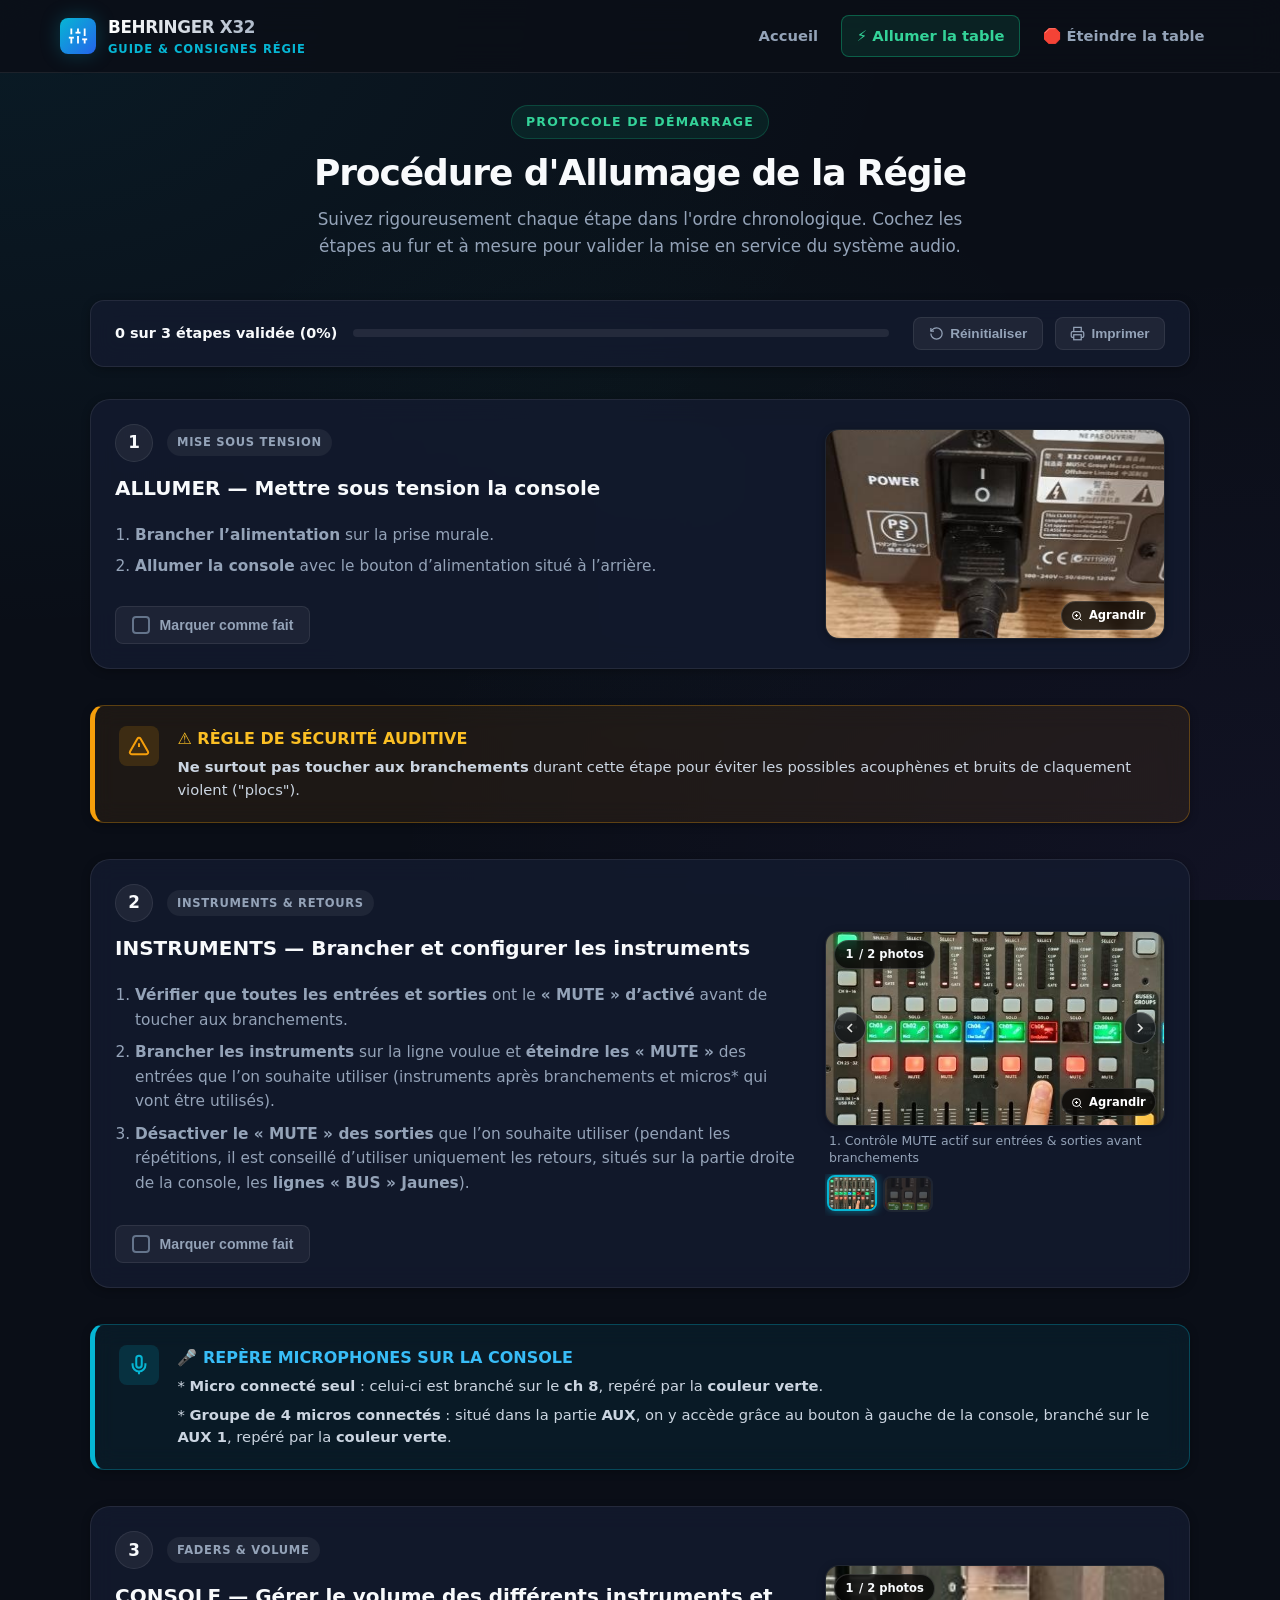
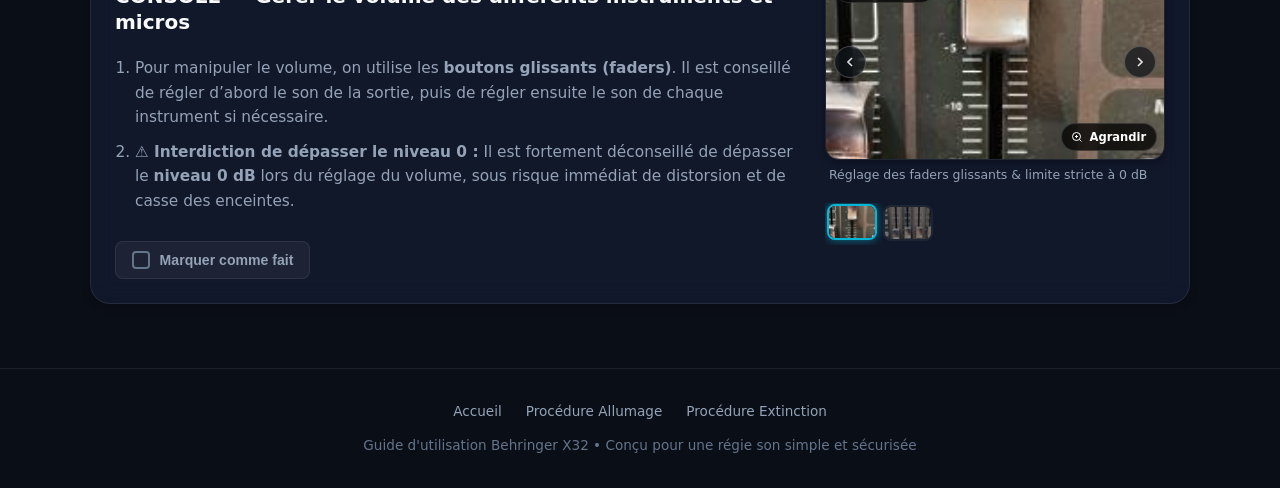
==== allumer.html @ fb552df8 "first commit" ====
<!DOCTYPE html>
<html lang="fr">
<head>
  <meta charset="UTF-8">
  <meta name="viewport" content="width=device-width, initial-scale=1.0">
  <title>Procédure d'Allumage — Behringer X32</title>
  <meta name="description" content="Procédure pas-à-pas pour allumer la console de son Behringer X32 et brancher les instruments en toute sécurité.">
  <link rel="stylesheet" href="css/style.css">
</head>
<body>

  <!-- ==================================================================== -->
  <!-- BARRE DE NAVIGATION                                                  -->
  <!-- ==================================================================== -->
  <nav class="navbar">
    <div class="nav-container">
      <a href="index.html" class="brand">
        <div class="brand-icon">
          <svg width="20" height="20" viewBox="0 0 24 24" fill="none" stroke="currentColor" stroke-width="2.2">
            <line x1="4" y1="21" x2="4" y2="14"></line>
            <line x1="4" y1="10" x2="4" y2="3"></line>
            <line x1="12" y1="21" x2="12" y2="12"></line>
            <line x1="12" y1="8" x2="12" y2="3"></line>
            <line x1="20" y1="21" x2="20" y2="16"></line>
            <line x1="20" y1="12" x2="20" y2="3"></line>
            <line x1="1" y1="14" x2="7" y2="14"></line>
            <line x1="9" y1="8" x2="15" y2="8"></line>
            <line x1="17" y1="16" x2="23" y2="16"></line>
          </svg>
        </div>
        <div class="brand-title">
          <span class="main-name">BEHRINGER X32</span>
          <span class="sub-name">Guide & Consignes Régie</span>
        </div>
      </a>

      <ul class="nav-links">
        <li><a href="index.html" class="nav-link">Accueil</a></li>
        <li><a href="allumer.html" class="nav-link btn-start active">⚡ Allumer la table</a></li>
        <li><a href="eteindre.html" class="nav-link btn-stop">🛑 Éteindre la table</a></li>
      </ul>
    </div>
  </nav>

  <!-- ==================================================================== -->
  <!-- CONTENU PRINCIPAL                                                    -->
  <!-- ==================================================================== -->
  <main class="main-wrapper">
    
    <!-- En-tête de la page -->
    <header class="page-header">
      <div class="header-badge green">Protocole de Démarrage</div>
      <h1 class="page-title">Procédure d'Allumage de la Régie</h1>
      <p class="page-description">
        Suivez rigoureusement chaque étape dans l'ordre chronologique. Cochez les étapes au fur et à mesure pour valider la mise en service du système audio.
      </p>
    </header>

    <!-- Barre de progression interactive & actions -->
    <div class="checklist-toolbar">
      <div class="progress-info">
        <span class="progress-text" id="progress-text">0 sur 3 étapes validées (0%)</span>
        <div class="progress-bar-bg">
          <div class="progress-bar-fill" id="progress-bar-fill"></div>
        </div>
      </div>

      <div class="toolbar-actions">
        <button class="btn-action" id="btn-reset" title="Remettre la checklist à zéro">
          <svg width="15" height="15" viewBox="0 0 24 24" fill="none" stroke="currentColor" stroke-width="2"><path d="M3 12a9 9 0 1 0 9-9 9.75 9.75 0 0 0-6.74 2.74L3 8"></path><path d="M3 3v5h5"></path></svg>
          Réinitialiser
        </button>
        <button class="btn-action" id="btn-print" title="Imprimer ou enregistrer en PDF">
          <svg width="15" height="15" viewBox="0 0 24 24" fill="none" stroke="currentColor" stroke-width="2"><polyline points="6 9 6 2 18 2 18 9"></polyline><path d="M6 18H4a2 2 0 0 1-2-2v-5a2 2 0 0 1 2-2h16a2 2 0 0 1 2 2v5a2 2 0 0 1-2 2h-2"></path><rect x="6" y="14" width="12" height="8"></rect></svg>
          Imprimer
        </button>
      </div>
    </div>

    <!-- LISTE DES ÉTAPES -->
    <div class="steps-container">

      <!-- ============================================================== -->
      <!-- ÉTAPE 1 : ALLUMER (Mise sous tension de la console)           -->
      <!-- ============================================================== -->
      <article class="step-card">
        <div class="step-content">
          <div class="step-header">
            <div class="step-number">1</div>
            <span class="step-badge">Mise sous tension</span>
          </div>
          <h2 class="step-title">ALLUMER — Mettre sous tension la console</h2>
          <div class="step-description">
            <ol style="margin-left: 1.25rem; margin-top: 0.5rem;">
              <li style="margin-bottom: 0.4rem;"><strong>Brancher l’alimentation</strong> sur la prise murale.</li>
              <li style="margin-bottom: 0.4rem;"><strong>Allumer la console</strong> avec le bouton d’alimentation situé à l’arrière.</li>
            </ol>
          </div>
          
          <button class="step-check-btn" type="button">
            <span class="checkbox-custom">
              <svg viewBox="0 0 24 24" fill="none"><polyline points="20 6 9 17 4 12"></polyline></svg>
            </span>
            <span class="check-label">Marquer comme fait</span>
          </button>
        </div>

        <!-- Galerie d'images de l'Étape 1 (1 ou plusieurs photos) -->
        <div class="step-gallery" data-gallery>
          <img src="images/allumage-step1-alim.jpg" alt="1. Brancher l’alimentation sur la prise murale">
        </div>
      </article>

      <!-- ENCART DE SÉCURITÉ ÉTAPE 1 -->
      <div class="info-box warning">
        <div class="info-icon">
          <svg width="22" height="22" viewBox="0 0 24 24" fill="none" stroke="currentColor" stroke-width="2.2"><path d="m21.73 18-8-14a2 2 0 0 0-3.48 0l-8 14A2 2 0 0 0 4 21h16a2 2 0 0 0 1.73-3Z"></path><line x1="12" y1="9" x2="12" y2="13"></line><line x1="12" y1="17" x2="12.01" y2="17"></line></svg>
        </div>
        <div class="info-content">
          <div class="info-title">⚠️ RÈGLE DE SÉCURITÉ AUDITIVE</div>
          <div class="info-desc">
            <strong>Ne surtout pas toucher aux branchements</strong> durant cette étape pour éviter les possibles acouphènes et bruits de claquement violent ("plocs").
          </div>
        </div>
      </div>

      <!-- ============================================================== -->
      <!-- ÉTAPE 2 : INSTRUMENTS (Brancher et configurer)                 -->
      <!-- ============================================================== -->
      <article class="step-card">
        <div class="step-content">
          <div class="step-header">
            <div class="step-number">2</div>
            <span class="step-badge">Instruments &amp; Retours</span>
          </div>
          <h2 class="step-title">INSTRUMENTS — Brancher et configurer les instruments</h2>
          <div class="step-description">
            <ol style="margin-left: 1.25rem; margin-top: 0.5rem;">
              <li style="margin-bottom: 0.5rem;">
                <strong>Vérifier que toutes les entrées et sorties</strong> ont le <strong>« MUTE » d’activé</strong> avant de toucher aux branchements.
              </li>
              <li style="margin-bottom: 0.5rem;">
                <strong>Brancher les instruments</strong> sur la ligne voulue et <strong>éteindre les « MUTE »</strong> des entrées que l’on souhaite utiliser (instruments après branchements et micros* qui vont être utilisés).
              </li>
              <li style="margin-bottom: 0.5rem;">
                <strong>Désactiver le « MUTE » des sorties</strong> que l’on souhaite utiliser (pendant les répétitions, il est conseillé d’utiliser uniquement les retours, situés sur la partie droite de la console, les <strong>lignes « BUS » Jaunes</strong>).
              </li>
            </ol>
          </div>

          <button class="step-check-btn" type="button">
            <span class="checkbox-custom">
              <svg viewBox="0 0 24 24" fill="none"><polyline points="20 6 9 17 4 12"></polyline></svg>
            </span>
            <span class="check-label">Marquer comme fait</span>
          </button>
        </div>

        <!-- Galerie d'images de l'Étape 2 (1 ou plusieurs photos) -->
        <div class="step-gallery" data-gallery>
          <img src="images/allumage-step2-mutes.jpg" alt="1. Contrôle MUTE actif sur entrées & sorties avant branchements">
          <img src="images/allumage-step2-bus-jaunes.jpg" alt="2 & 3. Retours BUS Jaunes à droite, section AUX et canal vert micros">
        </div>
      </article>

      <!-- ENCART REPÈRE MICROPHONES -->
      <div class="info-box tip">
        <div class="info-icon">
          <svg width="22" height="22" viewBox="0 0 24 24" fill="none" stroke="currentColor" stroke-width="2.2"><path d="M12 2a3 3 0 0 0-3 3v7a3 3 0 0 0 6 0V5a3 3 0 0 0-3-3Z"></path><path d="M19 10v2a7 7 0 0 1-14 0v-2"></path><line x1="12" y1="19" x2="12" y2="22"></line></svg>
        </div>
        <div class="info-content">
          <div class="info-title">🎤 REPÈRE MICROPHONES SUR LA CONSOLE</div>
          <div class="info-desc">
            <p style="margin-bottom: 0.35rem;">
              * <strong>Micro connecté seul</strong> : celui-ci est branché sur le <strong>ch 8</strong>, repéré par la <strong>couleur verte</strong>.
            </p>
            <p>
              * <strong>Groupe de 4 micros connectés</strong> : situé dans la partie <strong>AUX</strong>, on y accède grâce au bouton à gauche de la console, branché sur le <strong>AUX 1</strong>, repéré par la <strong>couleur verte</strong>.
            </p>
          </div>
        </div>
      </div>

      <!-- ============================================================== -->
      <!-- ÉTAPE 3 : CONSOLE (Gestion du volume et limite 0 dB)           -->
      <!-- ============================================================== -->
      <article class="step-card">
        <div class="step-content">
          <div class="step-header">
            <div class="step-number">3</div>
            <span class="step-badge">Faders &amp; Volume</span>
          </div>
          <h2 class="step-title">CONSOLE — Gérer le volume des différents instruments et micros</h2>
          <div class="step-description">
            <ol style="margin-left: 1.25rem; margin-top: 0.5rem;">
              <li style="margin-bottom: 0.6rem;">
                Pour manipuler le volume, on utilise les <strong>boutons glissants (faders)</strong>. Il est conseillé de régler d’abord le son de la sortie, puis de régler ensuite le son de chaque instrument si nécessaire.
              </li>
              <li style="margin-bottom: 0.4rem;">
                <strong>⚠️ Interdiction de dépasser le niveau 0 :</strong> Il est fortement déconseillé de dépasser le <strong>niveau 0 dB</strong> lors du réglage du volume, sous risque immédiat de distorsion et de casse des enceintes.
              </li>
            </ol>
          </div>

          <button class="step-check-btn" type="button">
            <span class="checkbox-custom">
              <svg viewBox="0 0 24 24" fill="none"><polyline points="20 6 9 17 4 12"></polyline></svg>
            </span>
            <span class="check-label">Marquer comme fait</span>
          </button>
        </div>

        <!-- Galerie d'images de l'Étape 3 (1 ou plusieurs photos) -->
        <div class="step-gallery" data-gallery>
          <img src="images/allumage-step3-fader-0db.jpg" alt="Réglage des faders glissants & limite stricte à 0 dB">
          <img src="images/allumage-step3-faders-groupes.jpg" alt="Vue détaillée des faders motorisés et touches MUTE">
        </div>
      </article>

    </div><!-- /.steps-container -->

  </main>

  <!-- ==================================================================== -->
  <!-- PIED DE PAGE                                                         -->
  <!-- ==================================================================== -->
  <footer class="footer">
    <div class="footer-links">
      <a href="index.html">Accueil</a>
      <a href="allumer.html">Procédure Allumage</a>
      <a href="eteindre.html">Procédure Extinction</a>
    </div>
    <p>Guide d'utilisation Behringer X32 • Conçu pour une régie son simple et sécurisée</p>
  </footer>

  <script src="js/main.js"></script>
</body>
</html>
---- css/style.css ----
/* ==========================================================================
   STYLE CONSOLE BEHRINGER X32 - THEME PRO AUDIO MODERNE
   ========================================================================== */

:root {
  /* Palette de couleurs "Studio Audio" */
  --bg-main: #0a0e17;
  --bg-surface: #111827;
  --bg-card: rgba(19, 27, 46, 0.85);
  --bg-card-hover: rgba(28, 40, 68, 0.95);
  --bg-glass: rgba(17, 24, 39, 0.75);

  --border-subtle: rgba(255, 255, 255, 0.08);
  --border-active: rgba(6, 182, 212, 0.5);

  /* Couleurs d'accents fonctionnelles */
  --accent-cyan: #06b6d4;      /* Statuts normaux / Défilement */
  --accent-green: #10b981;     /* Validé / Allumage */
  --accent-amber: #f59e0b;     /* Attention / Encart Important */
  --accent-red: #ef4444;       /* Danger / Extinction / Stop */
  --accent-purple: #8b5cf6;    /* Info / Astuce */

  /* Typographie & Textes */
  --text-primary: #f8fafc;
  --text-secondary: #94a3b8;
  --text-muted: #64748b;

  /* Ombres & Lueurs */
  --shadow-sm: 0 2px 8px rgba(0, 0, 0, 0.3);
  --shadow-lg: 0 10px 30px -5px rgba(0, 0, 0, 0.6);
  --glow-cyan: 0 0 20px rgba(6, 182, 212, 0.25);
  --glow-green: 0 0 20px rgba(16, 185, 129, 0.25);
  --glow-amber: 0 0 20px rgba(245, 158, 11, 0.25);
  --glow-red: 0 0 20px rgba(239, 68, 68, 0.25);

  /* Rayons de courbure */
  --radius-sm: 8px;
  --radius-md: 14px;
  --radius-lg: 20px;
  --radius-full: 9999px;

  /* Transitions */
  --transition: all 0.25s cubic-bezier(0.16, 1, 0.3, 1);
}

/* Réinitialisation de base */
*, *::before, *::after {
  box-sizing: border-box;
  margin: 0;
  padding: 0;
}

body {
  font-family: 'Plus Jakarta Sans', system-ui, -apple-system, BlinkMacSystemFont, 'Segoe UI', Roboto, Oxygen, Ubuntu, Cantarell, sans-serif;
  background-color: var(--bg-main);
  background-image: 
    radial-gradient(at 0% 0%, rgba(6, 182, 212, 0.08) 0px, transparent 50%),
    radial-gradient(at 100% 100%, rgba(139, 92, 246, 0.06) 0px, transparent 50%),
    radial-gradient(at 50% 50%, rgba(16, 185, 129, 0.04) 0px, transparent 50%);
  background-attachment: fixed;
  color: var(--text-primary);
  line-height: 1.6;
  min-height: 100vh;
  display: flex;
  flex-direction: column;
  -webkit-font-smoothing: antialiased;
}

/* --------------------------------------------------------------------------
   BARRE DE NAVIGATION SUPÉRIEURE
   -------------------------------------------------------------------------- */
.navbar {
  position: sticky;
  top: 0;
  z-index: 100;
  background: rgba(11, 15, 23, 0.85);
  backdrop-filter: blur(16px);
  -webkit-backdrop-filter: blur(16px);
  border-bottom: 1px solid var(--border-subtle);
  padding: 0.85rem 1.5rem;
}

.nav-container {
  max-width: 1160px;
  margin: 0 auto;
  display: flex;
  align-items: center;
  justify-content: space-between;
  gap: 1rem;
}

.brand {
  display: flex;
  align-items: center;
  gap: 0.75rem;
  text-decoration: none;
  color: var(--text-primary);
  font-weight: 700;
  font-size: 1.15rem;
  letter-spacing: -0.02em;
}

.brand-icon {
  width: 36px;
  height: 36px;
  background: linear-gradient(135deg, var(--accent-cyan), #2563eb);
  border-radius: var(--radius-sm);
  display: flex;
  align-items: center;
  justify-content: center;
  color: #fff;
  box-shadow: var(--glow-cyan);
}

.brand-title {
  display: flex;
  flex-direction: column;
}

.brand-title .main-name {
  font-size: 1.05rem;
  font-weight: 800;
  background: linear-gradient(to right, #ffffff, #94a3b8);
  -webkit-background-clip: text;
  -webkit-text-fill-color: transparent;
}

.brand-title .sub-name {
  font-size: 0.72rem;
  color: var(--accent-cyan);
  font-weight: 600;
  text-transform: uppercase;
  letter-spacing: 0.08em;
}

.nav-links {
  display: flex;
  align-items: center;
  gap: 0.5rem;
  list-style: none;
}

.nav-link {
  text-decoration: none;
  color: var(--text-secondary);
  font-size: 0.92rem;
  font-weight: 600;
  padding: 0.5rem 0.9rem;
  border-radius: var(--radius-sm);
  transition: var(--transition);
  display: flex;
  align-items: center;
  gap: 0.5rem;
  border: 1px solid transparent;
}

.nav-link:hover {
  color: var(--text-primary);
  background: rgba(255, 255, 255, 0.05);
}

.nav-link.active {
  color: #ffffff;
  background: rgba(255, 255, 255, 0.08);
  border-color: var(--border-subtle);
}

.nav-link.btn-start.active {
  border-color: rgba(16, 185, 129, 0.4);
  background: rgba(16, 185, 129, 0.12);
  color: #34d399;
}

.nav-link.btn-stop.active {
  border-color: rgba(239, 68, 68, 0.4);
  background: rgba(239, 68, 68, 0.12);
  color: #f87171;
}

/* --------------------------------------------------------------------------
   CONTENEUR PRINCIPAL
   -------------------------------------------------------------------------- */
.main-wrapper {
  flex: 1;
  max-width: 1140px;
  width: 100%;
  margin: 0 auto;
  padding: 2rem 1.25rem 4rem 1.25rem;
}

/* --------------------------------------------------------------------------
   EN-TÊTE DE PAGE (HEADER HERO)
   -------------------------------------------------------------------------- */
.page-header {
  margin-bottom: 2.5rem;
  text-align: center;
}

.header-badge {
  display: inline-flex;
  align-items: center;
  gap: 0.5rem;
  font-size: 0.78rem;
  font-weight: 700;
  text-transform: uppercase;
  letter-spacing: 0.1em;
  padding: 0.35rem 0.85rem;
  border-radius: var(--radius-full);
  margin-bottom: 0.75rem;
  background: rgba(6, 182, 212, 0.1);
  color: var(--accent-cyan);
  border: 1px solid rgba(6, 182, 212, 0.25);
}

.header-badge.green {
  background: rgba(16, 185, 129, 0.1);
  color: #34d399;
  border-color: rgba(16, 185, 129, 0.25);
}

.header-badge.red {
  background: rgba(239, 68, 68, 0.1);
  color: #f87171;
  border-color: rgba(239, 68, 68, 0.25);
}

.page-title {
  font-size: 2.25rem;
  font-weight: 800;
  letter-spacing: -0.03em;
  margin-bottom: 0.75rem;
  line-height: 1.2;
}

.page-description {
  font-size: 1.05rem;
  color: var(--text-secondary);
  max-width: 680px;
  margin: 0 auto;
}

/* --------------------------------------------------------------------------
   BARRE DE PROGRESSION & CONTRÔLES CHECKLIST
   -------------------------------------------------------------------------- */
.checklist-toolbar {
  background: var(--bg-card);
  border: 1px solid var(--border-subtle);
  border-radius: var(--radius-md);
  padding: 1rem 1.5rem;
  margin-bottom: 2rem;
  display: flex;
  align-items: center;
  justify-content: space-between;
  gap: 1.5rem;
  flex-wrap: wrap;
  box-shadow: var(--shadow-sm);
  backdrop-filter: blur(12px);
}

.progress-info {
  display: flex;
  align-items: center;
  gap: 1rem;
  flex: 1;
  min-width: 260px;
}

.progress-text {
  font-size: 0.9rem;
  font-weight: 700;
  color: var(--text-primary);
  white-space: nowrap;
}

.progress-bar-bg {
  flex: 1;
  height: 8px;
  background: rgba(255, 255, 255, 0.08);
  border-radius: var(--radius-full);
  overflow: hidden;
  position: relative;
}

.progress-bar-fill {
  height: 100%;
  width: 0%;
  background: linear-gradient(90deg, var(--accent-cyan), var(--accent-green));
  border-radius: var(--radius-full);
  transition: width 0.35s ease;
}

.progress-bar-fill.red-theme {
  background: linear-gradient(90deg, var(--accent-amber), var(--accent-red));
}

.toolbar-actions {
  display: flex;
  align-items: center;
  gap: 0.75rem;
}

.btn-action {
  background: rgba(255, 255, 255, 0.06);
  border: 1px solid var(--border-subtle);
  color: var(--text-secondary);
  padding: 0.5rem 0.9rem;
  border-radius: var(--radius-sm);
  font-size: 0.85rem;
  font-weight: 600;
  cursor: pointer;
  display: inline-flex;
  align-items: center;
  gap: 0.4rem;
  transition: var(--transition);
}

.btn-action:hover {
  background: rgba(255, 255, 255, 0.12);
  color: var(--text-primary);
}

/* --------------------------------------------------------------------------
   LISTE DES ÉTAPES (CARTE + PHOTO CÔTE À CÔTE)
   -------------------------------------------------------------------------- */
.steps-container {
  display: flex;
  flex-direction: column;
  gap: 1.75rem;
}

.step-card {
  background: var(--bg-card);
  border: 1px solid var(--border-subtle);
  border-radius: var(--radius-lg);
  padding: 1.5rem;
  box-shadow: var(--shadow-sm);
  backdrop-filter: blur(12px);
  display: grid;
  grid-template-columns: 1fr 340px;
  gap: 1.75rem;
  align-items: center;
  transition: var(--transition);
  position: relative;
}

.step-card:hover {
  border-color: rgba(255, 255, 255, 0.15);
  box-shadow: var(--shadow-lg);
}

.step-card.completed {
  border-color: rgba(16, 185, 129, 0.35);
  background: rgba(16, 185, 129, 0.05);
}

/* Colonne de gauche : Contenu & Consignes */
.step-content {
  display: flex;
  flex-direction: column;
  gap: 0.85rem;
}

.step-header {
  display: flex;
  align-items: center;
  gap: 0.85rem;
}

.step-number {
  width: 38px;
  height: 38px;
  border-radius: var(--radius-full);
  background: rgba(255, 255, 255, 0.06);
  border: 1px solid var(--border-subtle);
  color: var(--text-primary);
  display: flex;
  align-items: center;
  justify-content: center;
  font-weight: 800;
  font-size: 1.05rem;
  flex-shrink: 0;
  transition: var(--transition);
}

.step-card.completed .step-number {
  background: var(--accent-green);
  color: #ffffff;
  border-color: var(--accent-green);
  box-shadow: var(--glow-green);
}

.step-badge {
  font-size: 0.72rem;
  font-weight: 700;
  text-transform: uppercase;
  letter-spacing: 0.06em;
  padding: 0.25rem 0.65rem;
  border-radius: var(--radius-full);
  background: rgba(255, 255, 255, 0.06);
  color: var(--text-secondary);
}

.step-title {
  font-size: 1.25rem;
  font-weight: 700;
  color: var(--text-primary);
  line-height: 1.3;
}

.step-card.completed .step-title {
  color: #34d399;
}

.step-description {
  color: var(--text-secondary);
  font-size: 0.96rem;
  line-height: 1.6;
}

.step-description ul {
  margin: 0.5rem 0 0 1.25rem;
  color: var(--text-secondary);
}

.step-description li {
  margin-bottom: 0.35rem;
}

/* Bouton / Case à cocher de validation */
.step-check-btn {
  margin-top: 0.5rem;
  align-self: flex-start;
  display: inline-flex;
  align-items: center;
  gap: 0.6rem;
  padding: 0.55rem 1rem;
  border-radius: var(--radius-sm);
  background: rgba(255, 255, 255, 0.05);
  border: 1px solid var(--border-subtle);
  color: var(--text-secondary);
  font-size: 0.88rem;
  font-weight: 600;
  cursor: pointer;
  transition: var(--transition);
  user-select: none;
}

.step-check-btn:hover {
  background: rgba(255, 255, 255, 0.1);
  color: var(--text-primary);
}

.step-check-btn.checked {
  background: rgba(16, 185, 129, 0.15);
  border-color: rgba(16, 185, 129, 0.5);
  color: #34d399;
}

.checkbox-custom {
  width: 18px;
  height: 18px;
  border-radius: 4px;
  border: 2px solid var(--text-muted);
  display: flex;
  align-items: center;
  justify-content: center;
  transition: var(--transition);
}

.step-check-btn.checked .checkbox-custom {
  border-color: var(--accent-green);
  background: var(--accent-green);
}

.checkbox-custom svg {
  display: none;
  width: 12px;
  height: 12px;
  stroke: #ffffff;
  stroke-width: 3;
}

.step-check-btn.checked .checkbox-custom svg {
  display: block;
}

/* Colonne de droite : Cadre d'Image / Galerie multi-images (1 à plusieurs photos) */
.step-media,
.step-gallery {
  position: relative;
  width: 100%;
}

.gallery-single,
.step-media {
  position: relative;
  width: 100%;
  height: 210px;
  border-radius: var(--radius-md);
  overflow: hidden;
  border: 1px solid var(--border-subtle);
  background: #0d131f;
  cursor: pointer;
  box-shadow: var(--shadow-sm);
  transition: var(--transition);
}

.gallery-single:hover,
.step-media:hover {
  border-color: var(--border-active);
  transform: translateY(-2px);
}

.gallery-single img,
.step-media img {
  width: 100%;
  height: 100%;
  object-fit: cover;
  display: block;
  transition: transform 0.4s ease;
}

.gallery-single:hover img,
.step-media:hover img {
  transform: scale(1.04);
}

/* Galerie multi-images (>1 photo) */
.gallery-wrapper {
  display: flex;
  flex-direction: column;
  gap: 0.45rem;
}

.gallery-main {
  position: relative;
  width: 100%;
  height: 195px;
  border-radius: var(--radius-md);
  overflow: hidden;
  border: 1px solid var(--border-subtle);
  background: #0d131f;
  cursor: pointer;
  box-shadow: var(--shadow-sm);
  transition: var(--transition);
}

.gallery-main:hover {
  border-color: var(--border-active);
}

.gallery-main-img {
  width: 100%;
  height: 100%;
  object-fit: cover;
  display: block;
  transition: opacity 0.25s ease, transform 0.4s ease;
}

.gallery-main:hover .gallery-main-img {
  transform: scale(1.03);
}

/* Boutons de navigation ‹ et › sur la carte */
.gallery-nav-btn {
  position: absolute;
  top: 50%;
  transform: translateY(-50%);
  width: 32px;
  height: 32px;
  border-radius: var(--radius-full);
  background: rgba(11, 15, 23, 0.78);
  backdrop-filter: blur(8px);
  border: 1px solid rgba(255, 255, 255, 0.25);
  color: #ffffff;
  display: flex;
  align-items: center;
  justify-content: center;
  cursor: pointer;
  z-index: 3;
  transition: var(--transition);
  opacity: 0.85;
}

.gallery-nav-btn:hover {
  opacity: 1;
  background: var(--accent-cyan);
  color: #0b111e;
  border-color: #38bdf8;
  transform: translateY(-50%) scale(1.1);
  box-shadow: var(--glow-cyan);
}

.gallery-nav-btn.prev {
  left: 8px;
}

.gallery-nav-btn.next {
  right: 8px;
}

/* Badge compteur photo */
.gallery-counter-badge {
  position: absolute;
  top: 8px;
  left: 8px;
  background: rgba(0, 0, 0, 0.75);
  backdrop-filter: blur(8px);
  color: #f8fafc;
  font-size: 0.72rem;
  font-weight: 700;
  padding: 0.25rem 0.65rem;
  border-radius: var(--radius-full);
  border: 1px solid rgba(255, 255, 255, 0.15);
  z-index: 3;
  display: flex;
  align-items: center;
  gap: 0.35rem;
  pointer-events: none;
}

.step-media-badge {
  position: absolute;
  bottom: 8px;
  right: 8px;
  background: rgba(0, 0, 0, 0.75);
  backdrop-filter: blur(8px);
  color: #fff;
  font-size: 0.72rem;
  font-weight: 600;
  padding: 0.25rem 0.6rem;
  border-radius: var(--radius-full);
  display: flex;
  align-items: center;
  gap: 0.35rem;
  pointer-events: none;
  border: 1px solid rgba(255, 255, 255, 0.15);
  z-index: 3;
}

/* Légende courte sous l'image active */
.gallery-caption-preview {
  font-size: 0.78rem;
  color: var(--text-secondary);
  line-height: 1.35;
  padding: 0 0.25rem;
  display: -webkit-box;
  -webkit-line-clamp: 2;
  -webkit-box-orient: vertical;
  overflow: hidden;
  min-height: 1.8rem;
}

/* Rangée de vignettes miniatures */
.gallery-thumbs {
  display: flex;
  align-items: center;
  gap: 6px;
  overflow-x: auto;
  padding: 2px 2px 4px 2px;
  scrollbar-width: thin;
}

.gallery-thumb-btn {
  position: relative;
  width: 50px;
  height: 36px;
  border-radius: var(--radius-sm);
  overflow: hidden;
  border: 2px solid rgba(255, 255, 255, 0.12);
  background: #0d131f;
  cursor: pointer;
  opacity: 0.55;
  flex-shrink: 0;
  padding: 0;
  transition: var(--transition);
}

.gallery-thumb-btn:hover {
  opacity: 0.9;
  border-color: rgba(255, 255, 255, 0.35);
}

.gallery-thumb-btn.active {
  opacity: 1;
  border-color: var(--accent-cyan);
  box-shadow: 0 0 10px rgba(6, 182, 212, 0.6);
  transform: translateY(-1px);
}

.gallery-thumb-btn img {
  width: 100%;
  height: 100%;
  object-fit: cover;
  display: block;
}

/* --------------------------------------------------------------------------
   ENCARTS D'INFORMATIONS IMPORTANTES (INTERCALÉS ENTRE LES ÉTAPES)
   -------------------------------------------------------------------------- */
.info-box {
  margin: 0.5rem 0;
  border-radius: var(--radius-md);
  padding: 1.25rem 1.5rem;
  display: flex;
  align-items: flex-start;
  gap: 1.15rem;
  backdrop-filter: blur(12px);
  box-shadow: var(--shadow-sm);
  position: relative;
  overflow: hidden;
}

/* Variante : AVERTISSEMENT / ATTENTION (Jaune/Ambre) */
.info-box.warning {
  background: rgba(245, 158, 11, 0.08);
  border: 1px solid rgba(245, 158, 11, 0.3);
  border-left: 5px solid var(--accent-amber);
}

.info-box.warning .info-icon {
  color: var(--accent-amber);
  background: rgba(245, 158, 11, 0.15);
}

/* Variante : DANGER / CRITIQUE (Rouge) */
.info-box.danger {
  background: rgba(239, 68, 68, 0.08);
  border: 1px solid rgba(239, 68, 68, 0.3);
  border-left: 5px solid var(--accent-red);
}

.info-box.danger .info-icon {
  color: var(--accent-red);
  background: rgba(239, 68, 68, 0.15);
}

/* Variante : ASTUCE / CONSEIL (Cyan / Bleu) */
.info-box.tip {
  background: rgba(6, 182, 212, 0.08);
  border: 1px solid rgba(6, 182, 212, 0.3);
  border-left: 5px solid var(--accent-cyan);
}

.info-box.tip .info-icon {
  color: var(--accent-cyan);
  background: rgba(6, 182, 212, 0.15);
}

.info-icon {
  width: 40px;
  height: 40px;
  border-radius: var(--radius-sm);
  display: flex;
  align-items: center;
  justify-content: center;
  flex-shrink: 0;
}

.info-content {
  flex: 1;
}

.info-title {
  font-size: 1rem;
  font-weight: 700;
  margin-bottom: 0.3rem;
  display: flex;
  align-items: center;
  gap: 0.5rem;
}

.info-box.warning .info-title { color: #fbbf24; }
.info-box.danger .info-title { color: #f87171; }
.info-box.tip .info-title { color: #38bdf8; }

.info-desc {
  font-size: 0.92rem;
  color: #cbd5e1;
  line-height: 1.55;
}

/* --------------------------------------------------------------------------
   PAGE D'ACCUEIL : CARTES D'ACCÈS RAPIDE & RÈGLES
   -------------------------------------------------------------------------- */
.home-hero {
  text-align: center;
  padding: 3rem 1rem 2rem 1rem;
}

.home-hero h1 {
  font-size: 2.75rem;
  font-weight: 900;
  letter-spacing: -0.04em;
  line-height: 1.15;
  margin-bottom: 1rem;
  background: linear-gradient(135deg, #ffffff 40%, var(--accent-cyan) 100%);
  -webkit-background-clip: text;
  -webkit-text-fill-color: transparent;
}

.home-cards-grid {
  display: grid;
  grid-template-columns: repeat(auto-fit, minmax(320px, 1fr));
  gap: 1.75rem;
  margin: 3rem 0;
}

.action-card {
  background: var(--bg-card);
  border: 1px solid var(--border-subtle);
  border-radius: var(--radius-lg);
  padding: 2.25rem 2rem;
  text-decoration: none;
  color: var(--text-primary);
  display: flex;
  flex-direction: column;
  justify-content: space-between;
  transition: var(--transition);
  position: relative;
  overflow: hidden;
}

.action-card::before {
  content: '';
  position: absolute;
  top: 0;
  left: 0;
  right: 0;
  height: 4px;
  background: transparent;
  transition: var(--transition);
}

.action-card.start:hover {
  border-color: rgba(16, 185, 129, 0.4);
  transform: translateY(-4px);
  box-shadow: var(--glow-green);
}
.action-card.start::before { background: var(--accent-green); }

.action-card.stop:hover {
  border-color: rgba(239, 68, 68, 0.4);
  transform: translateY(-4px);
  box-shadow: var(--glow-red);
}
.action-card.stop::before { background: var(--accent-red); }

.action-card-icon {
  width: 54px;
  height: 54px;
  border-radius: var(--radius-md);
  display: flex;
  align-items: center;
  justify-content: center;
  margin-bottom: 1.5rem;
}

.action-card.start .action-card-icon {
  background: rgba(16, 185, 129, 0.15);
  color: #34d399;
}

.action-card.stop .action-card-icon {
  background: rgba(239, 68, 68, 0.15);
  color: #f87171;
}

.action-card-title {
  font-size: 1.45rem;
  font-weight: 800;
  margin-bottom: 0.5rem;
}

.action-card-desc {
  color: var(--text-secondary);
  font-size: 0.95rem;
  line-height: 1.55;
  margin-bottom: 1.5rem;
}

.action-card-footer {
  display: flex;
  align-items: center;
  gap: 0.5rem;
  font-size: 0.9rem;
  font-weight: 700;
}

.action-card.start .action-card-footer { color: #34d399; }
.action-card.stop .action-card-footer { color: #f87171; }

/* Section Règles d'or */
.rules-section {
  background: var(--bg-card);
  border: 1px solid var(--border-subtle);
  border-radius: var(--radius-lg);
  padding: 2.25rem;
  margin-top: 3rem;
  backdrop-filter: blur(12px);
}

.rules-header {
  display: flex;
  align-items: center;
  gap: 0.75rem;
  margin-bottom: 1.5rem;
}

.rules-header h2 {
  font-size: 1.35rem;
  font-weight: 800;
}

.rules-grid {
  display: grid;
  grid-template-columns: repeat(auto-fit, minmax(280px, 1fr));
  gap: 1.25rem;
}

.rule-item {
  background: rgba(255, 255, 255, 0.03);
  border: 1px solid var(--border-subtle);
  border-radius: var(--radius-md);
  padding: 1.25rem;
}

.rule-item h3 {
  font-size: 1rem;
  font-weight: 700;
  color: var(--accent-cyan);
  margin-bottom: 0.4rem;
  display: flex;
  align-items: center;
  gap: 0.5rem;
}

.rule-item p {
  color: var(--text-secondary);
  font-size: 0.88rem;
  line-height: 1.5;
}

/* --------------------------------------------------------------------------
   MODALE ZOOM IMAGE (LIGHTBOX MULTI-PHOTOS)
   -------------------------------------------------------------------------- */
.lightbox-modal {
  position: fixed;
  top: 0;
  left: 0;
  width: 100vw;
  height: 100vh;
  background: rgba(0, 0, 0, 0.92);
  backdrop-filter: blur(14px);
  -webkit-backdrop-filter: blur(14px);
  z-index: 999;
  display: none;
  align-items: center;
  justify-content: center;
  padding: 1.5rem;
  opacity: 0;
  transition: opacity 0.25s ease;
}

.lightbox-modal.active {
  display: flex;
  opacity: 1;
}

.lightbox-content {
  position: relative;
  max-width: 92vw;
  max-height: 90vh;
  display: flex;
  flex-direction: column;
  align-items: center;
}

.lightbox-image-wrap {
  position: relative;
  display: flex;
  align-items: center;
  justify-content: center;
  width: min(86vw, 1100px);
  max-height: 74vh;
  min-height: 180px;
}

.lightbox-content img {
  display: block;
  width: auto;
  height: auto;
  max-width: 100%;
  max-height: 74vh;
  border-radius: var(--radius-md);
  box-shadow: 0 20px 50px rgba(0, 0, 0, 0.8);
  border: 1px solid rgba(255, 255, 255, 0.2);
  object-fit: contain;
  transition: opacity 0.2s ease;
}

/* Boutons de navigation grand format dans la modale */
.lightbox-nav-btn {
  position: absolute;
  top: 50%;
  transform: translateY(-50%);
  width: 46px;
  height: 46px;
  border-radius: var(--radius-full);
  background: rgba(17, 24, 39, 0.85);
  backdrop-filter: blur(8px);
  border: 1px solid rgba(255, 255, 255, 0.25);
  color: #ffffff;
  display: flex;
  align-items: center;
  justify-content: center;
  cursor: pointer;
  z-index: 10;
  transition: var(--transition);
}

.lightbox-nav-btn:hover {
  background: var(--accent-cyan);
  color: #0b111e;
  border-color: #38bdf8;
  transform: translateY(-50%) scale(1.1);
  box-shadow: var(--glow-cyan);
}

.lightbox-nav-btn.prev {
  left: -24px;
}

.lightbox-nav-btn.next {
  right: -24px;
}

.lightbox-footer {
  margin-top: 1rem;
  display: flex;
  flex-direction: column;
  align-items: center;
  gap: 0.35rem;
  text-align: center;
  max-width: 800px;
}

.lightbox-counter {
  font-size: 0.8rem;
  font-weight: 700;
  color: var(--accent-cyan);
  text-transform: uppercase;
  letter-spacing: 0.08em;
}

.lightbox-caption {
  color: var(--text-primary);
  font-size: 1rem;
  font-weight: 600;
  line-height: 1.4;
}

.lightbox-close {
  position: absolute;
  top: -46px;
  right: 0;
  background: rgba(255, 255, 255, 0.15);
  border: 1px solid rgba(255, 255, 255, 0.2);
  color: #fff;
  width: 40px;
  height: 40px;
  border-radius: var(--radius-full);
  display: flex;
  align-items: center;
  justify-content: center;
  cursor: pointer;
  font-size: 1.5rem;
  transition: var(--transition);
}

.lightbox-close:hover {
  background: var(--accent-red);
  border-color: #f87171;
  transform: scale(1.1);
}

/* --------------------------------------------------------------------------
   PIED DE PAGE (FOOTER)
   -------------------------------------------------------------------------- */
.footer {
  border-top: 1px solid var(--border-subtle);
  background: rgba(11, 15, 23, 0.9);
  padding: 2rem 1.5rem;
  margin-top: auto;
  text-align: center;
  color: var(--text-muted);
  font-size: 0.85rem;
}

.footer-links {
  display: flex;
  justify-content: center;
  gap: 1.5rem;
  margin-bottom: 0.75rem;
}

.footer-links a {
  color: var(--text-secondary);
  text-decoration: none;
  transition: var(--transition);
}

.footer-links a:hover {
  color: var(--text-primary);
}

/* --------------------------------------------------------------------------
   RESPONSIVE DESIGN (TABLETTES & SMARTPHONES)
   -------------------------------------------------------------------------- */
@media (max-width: 860px) {
  .step-card {
    grid-template-columns: 1fr;
    gap: 1.25rem;
  }

  .step-media,
  .step-gallery {
    order: 2;
  }

  .gallery-single,
  .step-media {
    height: 220px;
  }

  .gallery-main {
    height: 220px;
  }

  .lightbox-nav-btn.prev {
    left: 8px;
  }

  .lightbox-nav-btn.next {
    right: 8px;
  }

  .page-title {
    font-size: 1.85rem;
  }

  .home-hero h1 {
    font-size: 2.1rem;
  }
}

@media (max-width: 600px) {
  .nav-container {
    flex-direction: column;
    align-items: flex-start;
  }

  .nav-links {
    width: 100%;
    justify-content: space-between;
    overflow-x: auto;
    padding-top: 0.5rem;
  }

  .checklist-toolbar {
    flex-direction: column;
    align-items: stretch;
  }

  .toolbar-actions {
    justify-content: space-between;
  }

  .gallery-thumb-btn {
    width: 44px;
    height: 32px;
  }
}

/* --------------------------------------------------------------------------
   OPTIMISATION POUR L'IMPRESSION (FICHE PAPIER / AFFICHAGE CONSOLE)
   -------------------------------------------------------------------------- */
@media print {
  body {
    background: #ffffff !important;
    color: #111827 !important;
  }

  .navbar, .checklist-toolbar, .btn-action, .step-check-btn, .footer,
  .step-media-badge, .gallery-nav-btn, .gallery-counter-badge, .gallery-thumbs {
    display: none !important;
  }

  .main-wrapper {
    max-width: 100% !important;
    padding: 0 !important;
  }

  .step-card {
    background: #ffffff !important;
    border: 1px solid #d1d5db !important;
    page-break-inside: avoid;
    box-shadow: none !important;
    color: #111827 !important;
    margin-bottom: 1.5rem;
    grid-template-columns: 1fr 280px !important;
  }

  .step-title, .step-description, .info-desc, .gallery-caption-preview {
    color: #111827 !important;
  }

  .step-number {
    background: #e5e7eb !important;
    color: #111827 !important;
    border: 1px solid #9ca3af !important;
  }

  .info-box {
    border: 1px solid #9ca3af !important;
    background: #f9fafb !important;
    page-break-inside: avoid;
  }

  .step-media,
  .step-gallery,
  .gallery-single,
  .gallery-main {
    border: 1px solid #d1d5db !important;
    height: auto !important;
    max-height: 180px !important;
  }

  .step-media img,
  .gallery-single img,
  .gallery-main-img {
    max-height: 170px !important;
    width: auto !important;
    object-fit: contain !important;
  }
}
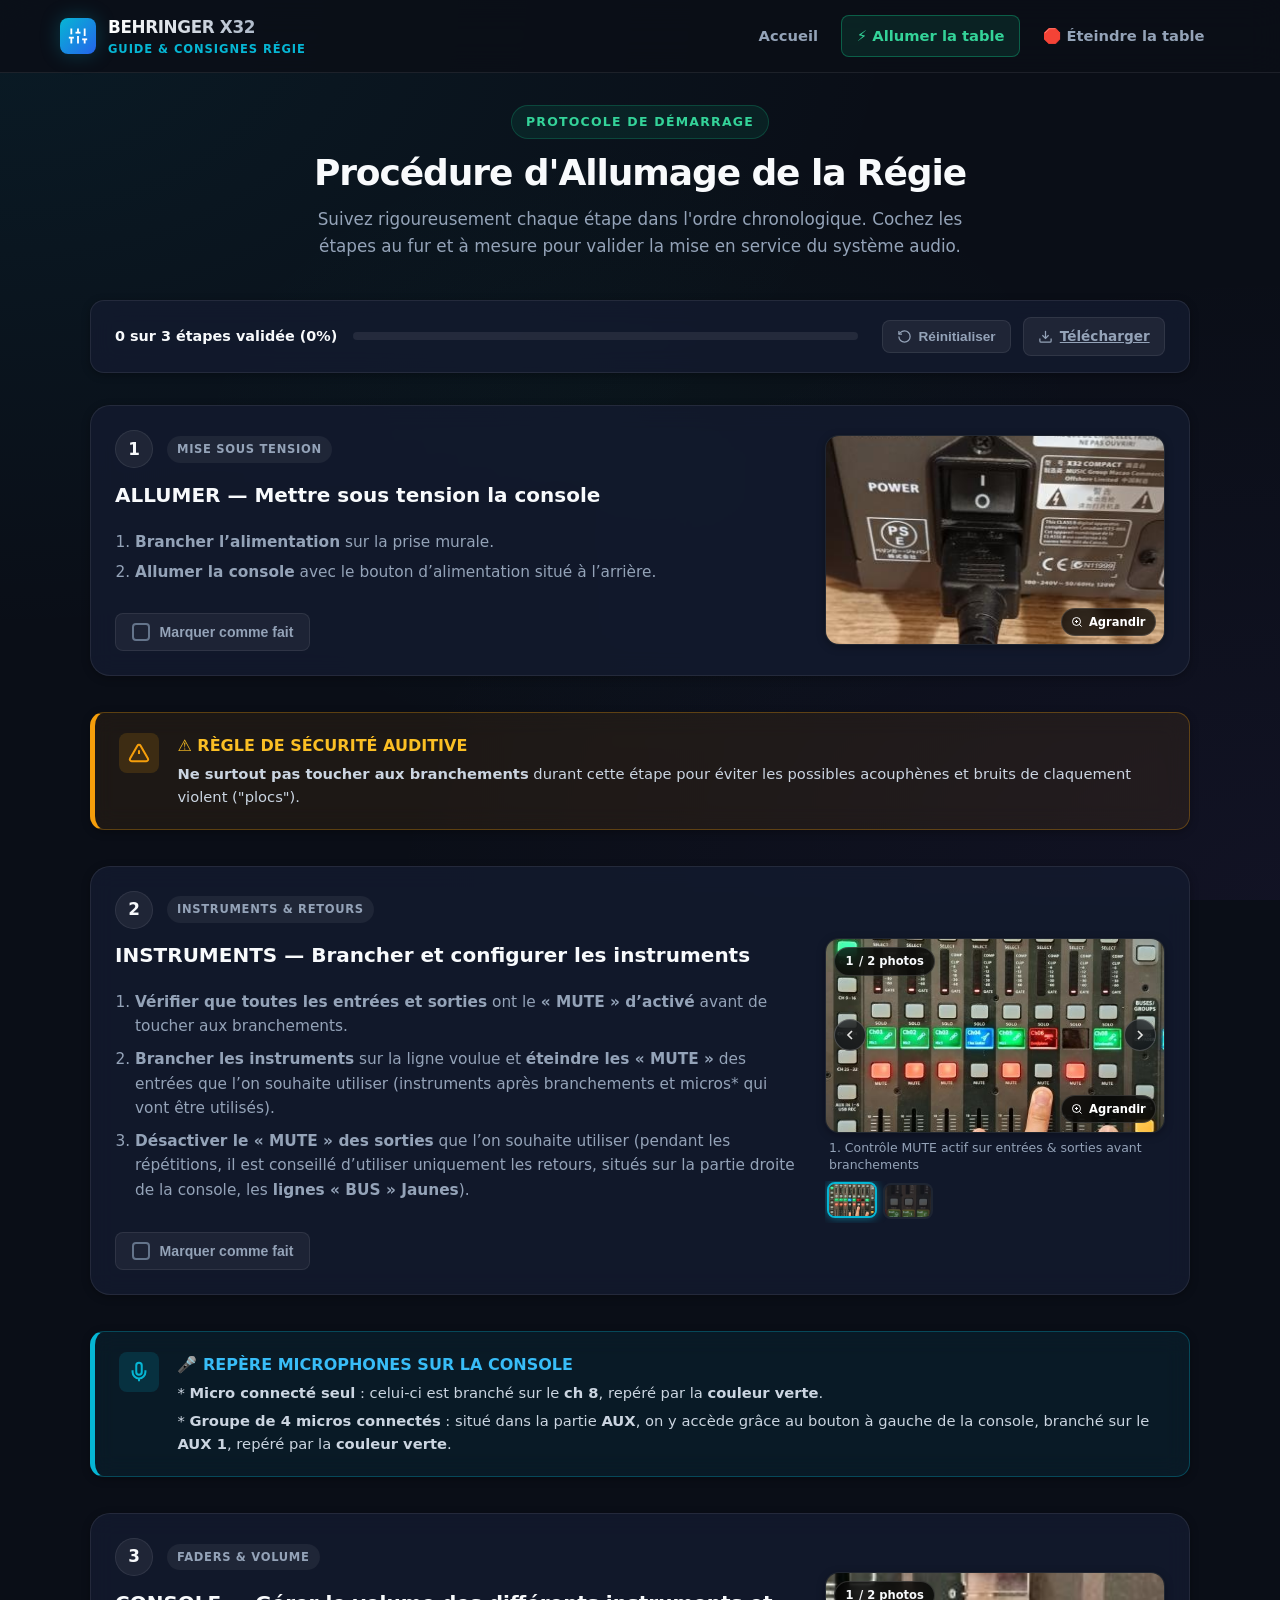
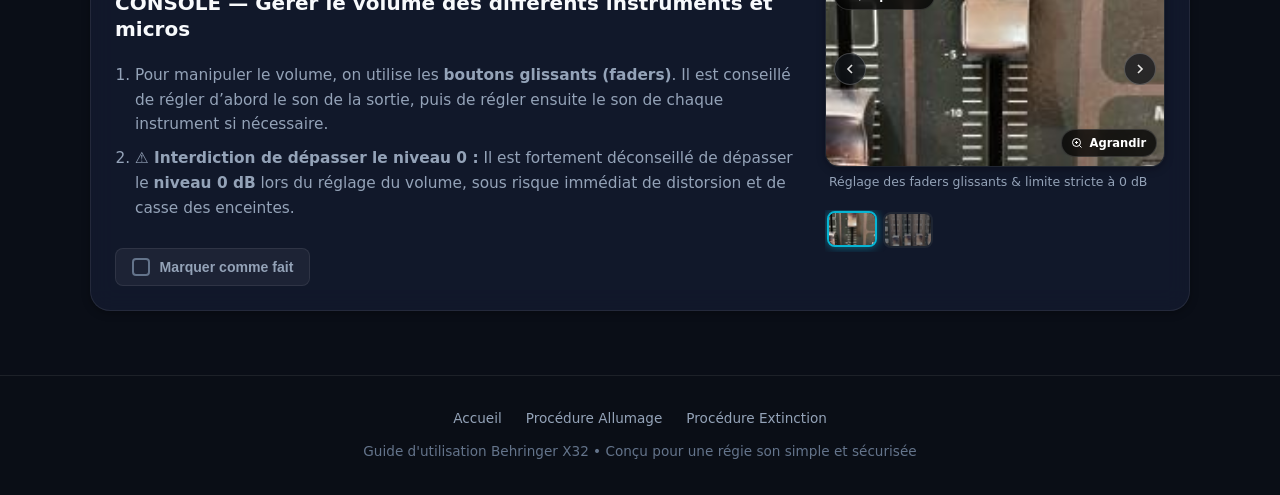
==== commit 6708d10e: "midot downloade, modif files PDF, ajoute icone d'onglet" ====
--- a/allumer.html
+++ b/allumer.html
@@ -5,6 +5,7 @@
   <meta name="viewport" content="width=device-width, initial-scale=1.0">
   <title>Procédure d'Allumage — Behringer X32</title>
   <meta name="description" content="Procédure pas-à-pas pour allumer la console de son Behringer X32 et brancher les instruments en toute sécurité.">
+  <link rel="icon" type="image/svg+xml" href="images/favicon.svg">
   <link rel="stylesheet" href="css/style.css">
 </head>
 <body>
@@ -70,10 +71,10 @@
           <svg width="15" height="15" viewBox="0 0 24 24" fill="none" stroke="currentColor" stroke-width="2"><path d="M3 12a9 9 0 1 0 9-9 9.75 9.75 0 0 0-6.74 2.74L3 8"></path><path d="M3 3v5h5"></path></svg>
           Réinitialiser
         </button>
-        <button class="btn-action" id="btn-print" title="Imprimer ou enregistrer en PDF">
-          <svg width="15" height="15" viewBox="0 0 24 24" fill="none" stroke="currentColor" stroke-width="2"><polyline points="6 9 6 2 18 2 18 9"></polyline><path d="M6 18H4a2 2 0 0 1-2-2v-5a2 2 0 0 1 2-2h16a2 2 0 0 1 2 2v5a2 2 0 0 1-2 2h-2"></path><rect x="6" y="14" width="12" height="8"></rect></svg>
-          Imprimer
-        </button>
+        <a class="btn-action" href="pdf/fiche_x32_quick_start.pdf" download="fiche x32 quick start.pdf" target="_blank" rel="noopener" title="Télécharger le Quick Start">
+          <svg width="15" height="15" viewBox="0 0 24 24" fill="none" stroke="currentColor" stroke-width="2" aria-hidden="true" focusable="false"><path d="M21 15v4a2 2 0 0 1-2 2H5a2 2 0 0 1-2-2v-4"></path><polyline points="7 10 12 15 17 10"></polyline><line x1="12" y1="15" x2="12" y2="3"></line></svg>
+          Télécharger
+        </a>
       </div>
     </div>
 
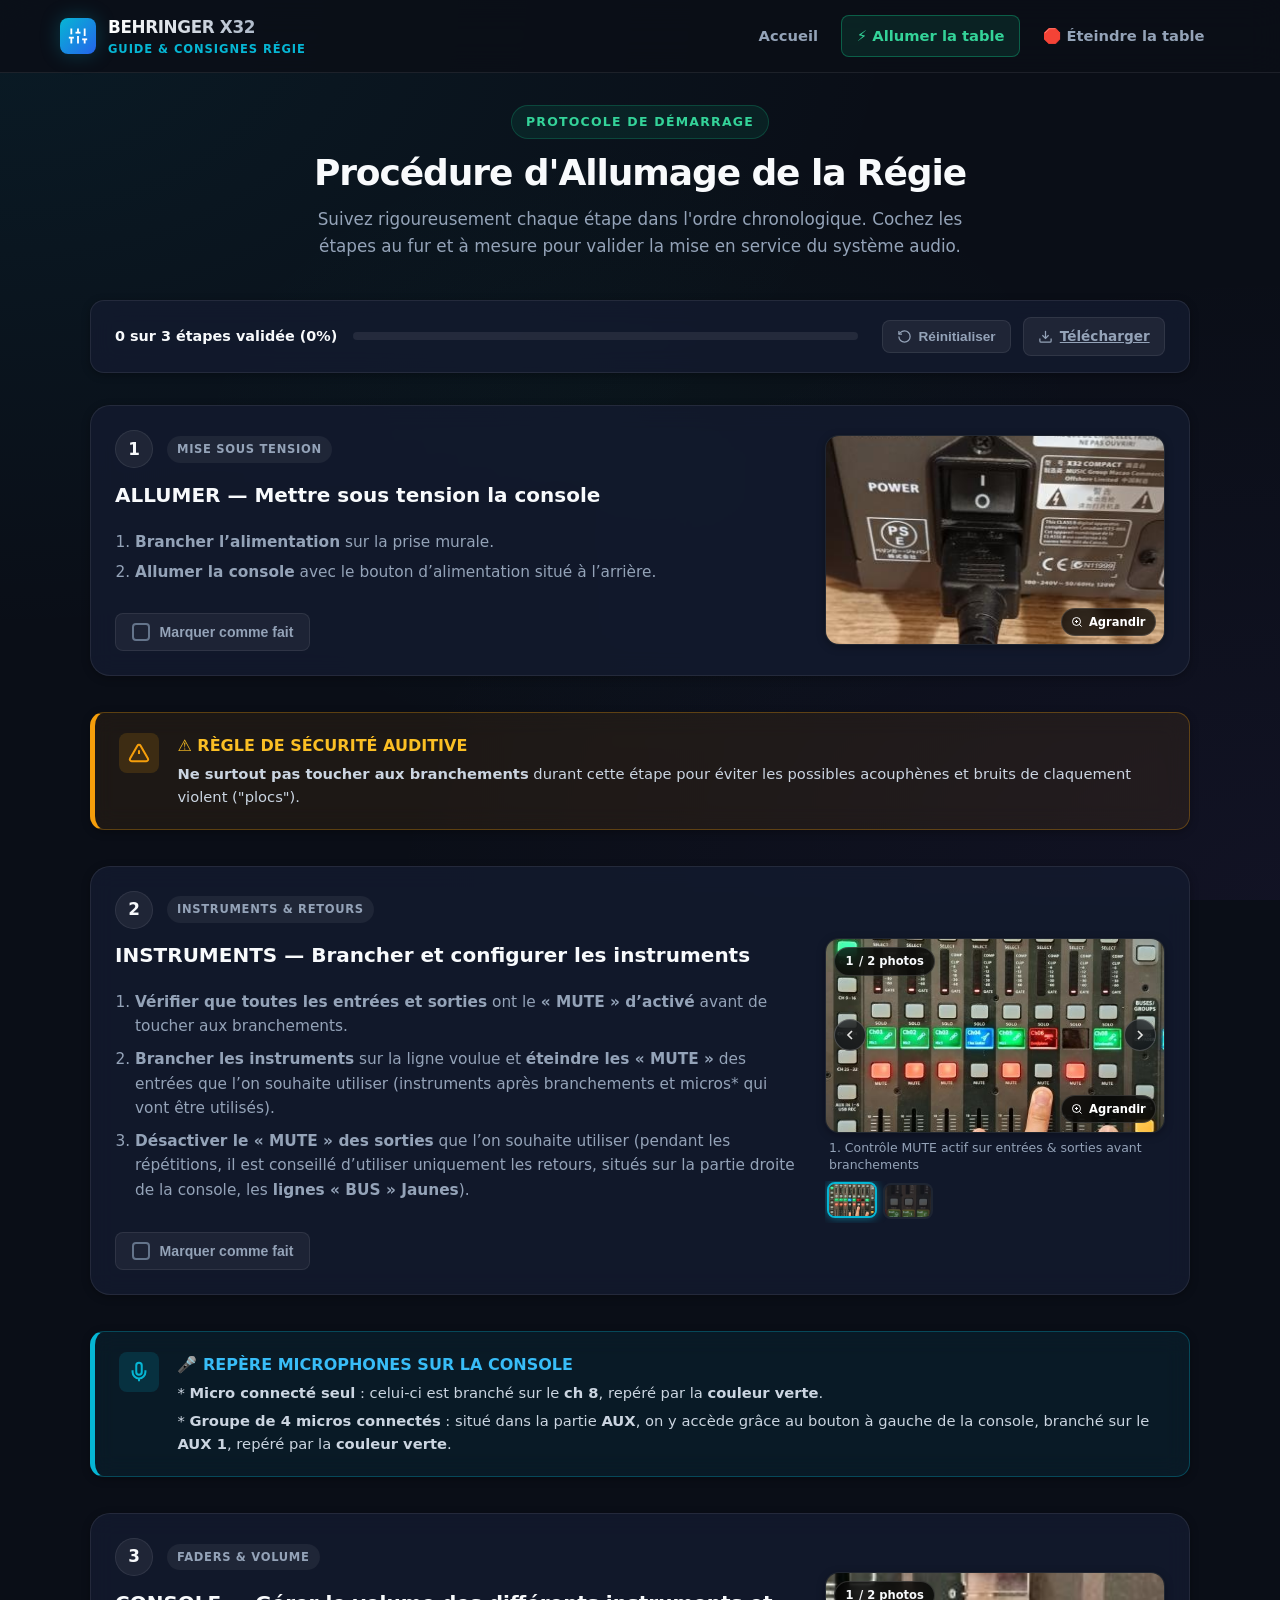
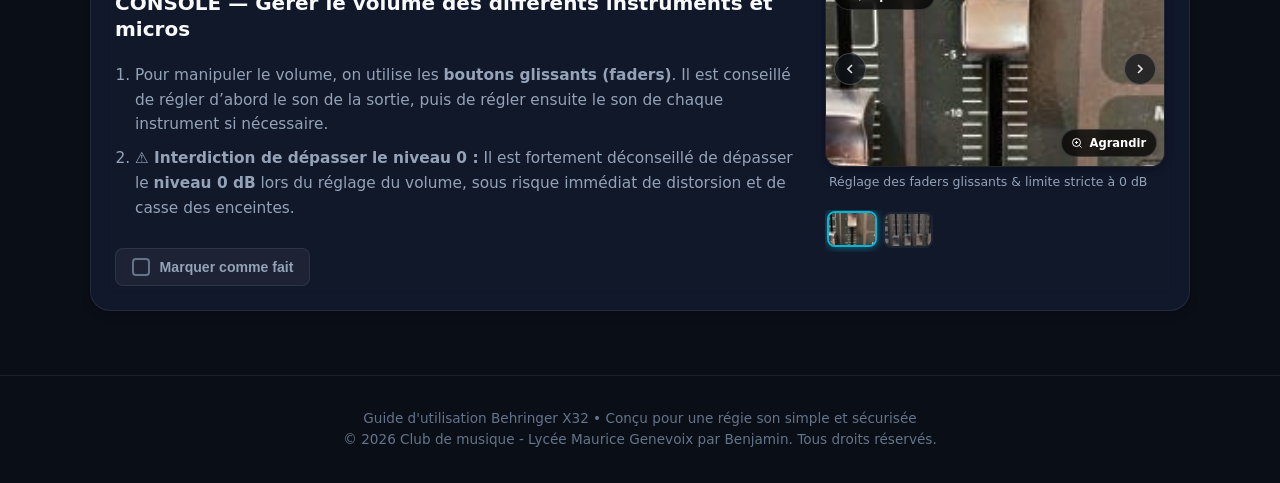
==== commit b7a3edef: "correctif footer" ====
--- a/allumer.html
+++ b/allumer.html
@@ -226,12 +226,8 @@
   <!-- PIED DE PAGE                                                         -->
   <!-- ==================================================================== -->
   <footer class="footer">
-    <div class="footer-links">
-      <a href="index.html">Accueil</a>
-      <a href="allumer.html">Procédure Allumage</a>
-      <a href="eteindre.html">Procédure Extinction</a>
-    </div>
     <p>Guide d'utilisation Behringer X32 • Conçu pour une régie son simple et sécurisée</p>
+    <p>&copy; 2026 Club de musique - Lycée Maurice Genevoix par Benjamin. Tous droits réservés.</p>
   </footer>
 
   <script src="js/main.js"></script>
